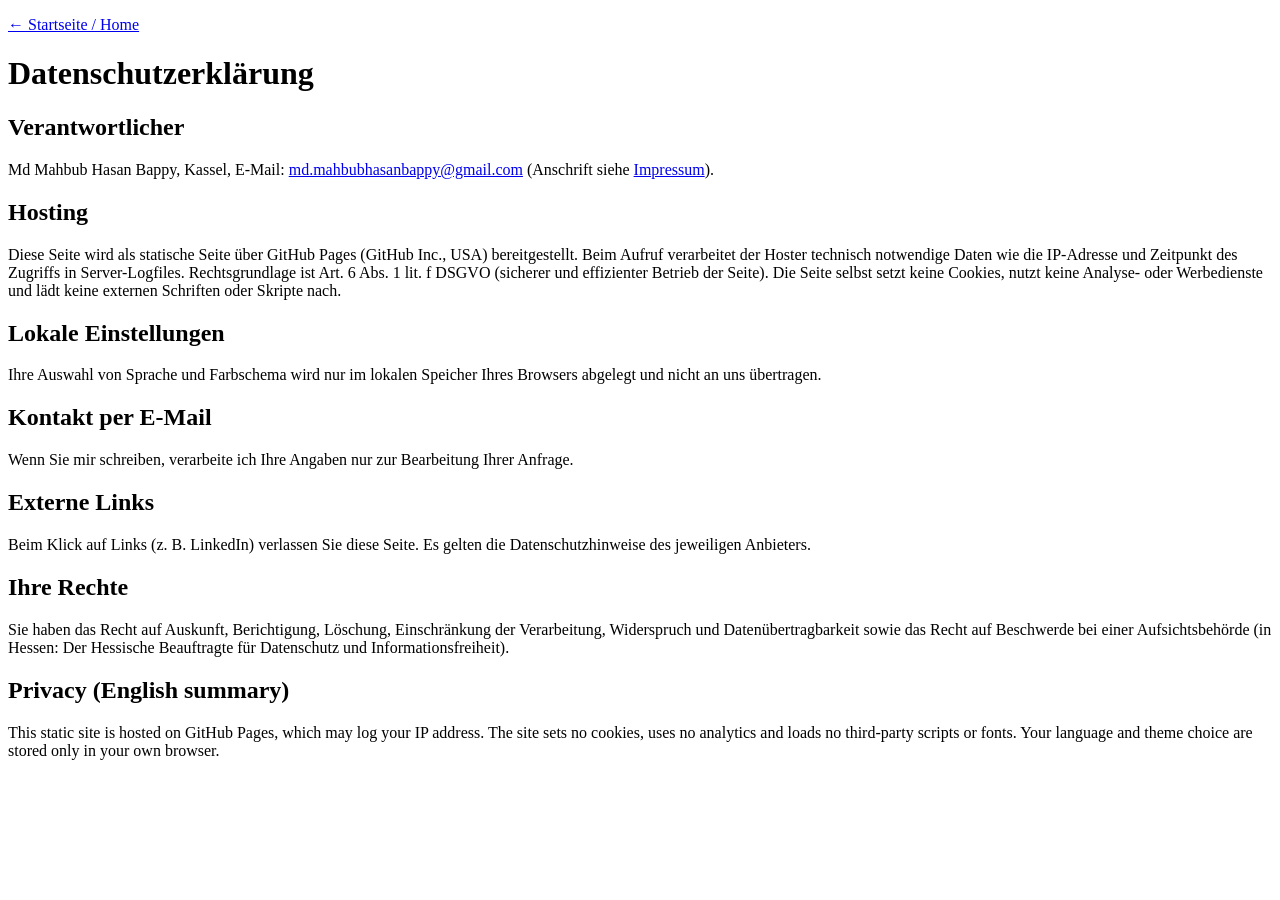
==== datenschutz.html @ a8d276b5 "Add files via upload" ====
<!doctype html>
<html lang="de">
<head>
<meta charset="utf-8">
<meta name="viewport" content="width=device-width, initial-scale=1">
<title>Datenschutz | Md Mahbub Hasan</title>
<meta name="robots" content="noindex">
<link rel="icon" href="assets/favicon.svg" type="image/svg+xml">
<link rel="stylesheet" href="assets/style.css">
</head>
<body>
<div class="legal">
  <p><a href="index.html">← Startseite / Home</a></p>
  <h1>Datenschutzerklärung</h1>
  <h2>Verantwortlicher</h2>
  <p>Md Mahbub Hasan Bappy, Kassel, E-Mail: <a href="mailto:md.mahbubhasanbappy@gmail.com">md.mahbubhasanbappy@gmail.com</a> (Anschrift siehe <a href="impressum.html">Impressum</a>).</p>
  <h2>Hosting</h2>
  <p>Diese Seite wird als statische Seite über GitHub Pages (GitHub Inc., USA) bereitgestellt. Beim Aufruf verarbeitet der Hoster technisch notwendige Daten wie die IP-Adresse und Zeitpunkt des Zugriffs in Server-Logfiles. Rechtsgrundlage ist Art. 6 Abs. 1 lit. f DSGVO (sicherer und effizienter Betrieb der Seite). Die Seite selbst setzt keine Cookies, nutzt keine Analyse- oder Werbedienste und lädt keine externen Schriften oder Skripte nach.</p>
  <h2>Lokale Einstellungen</h2>
  <p>Ihre Auswahl von Sprache und Farbschema wird nur im lokalen Speicher Ihres Browsers abgelegt und nicht an uns übertragen.</p>
  <h2>Kontakt per E-Mail</h2>
  <p>Wenn Sie mir schreiben, verarbeite ich Ihre Angaben nur zur Bearbeitung Ihrer Anfrage.</p>
  <h2>Externe Links</h2>
  <p>Beim Klick auf Links (z. B. LinkedIn) verlassen Sie diese Seite. Es gelten die Datenschutzhinweise des jeweiligen Anbieters.</p>
  <h2>Ihre Rechte</h2>
  <p>Sie haben das Recht auf Auskunft, Berichtigung, Löschung, Einschränkung der Verarbeitung, Widerspruch und Datenübertragbarkeit sowie das Recht auf Beschwerde bei einer Aufsichtsbehörde (in Hessen: Der Hessische Beauftragte für Datenschutz und Informationsfreiheit).</p>
  <h2>Privacy (English summary)</h2>
  <p>This static site is hosted on GitHub Pages, which may log your IP address. The site sets no cookies, uses no analytics and loads no third-party scripts or fonts. Your language and theme choice are stored only in your own browser.</p>
</div>
</body>
</html>
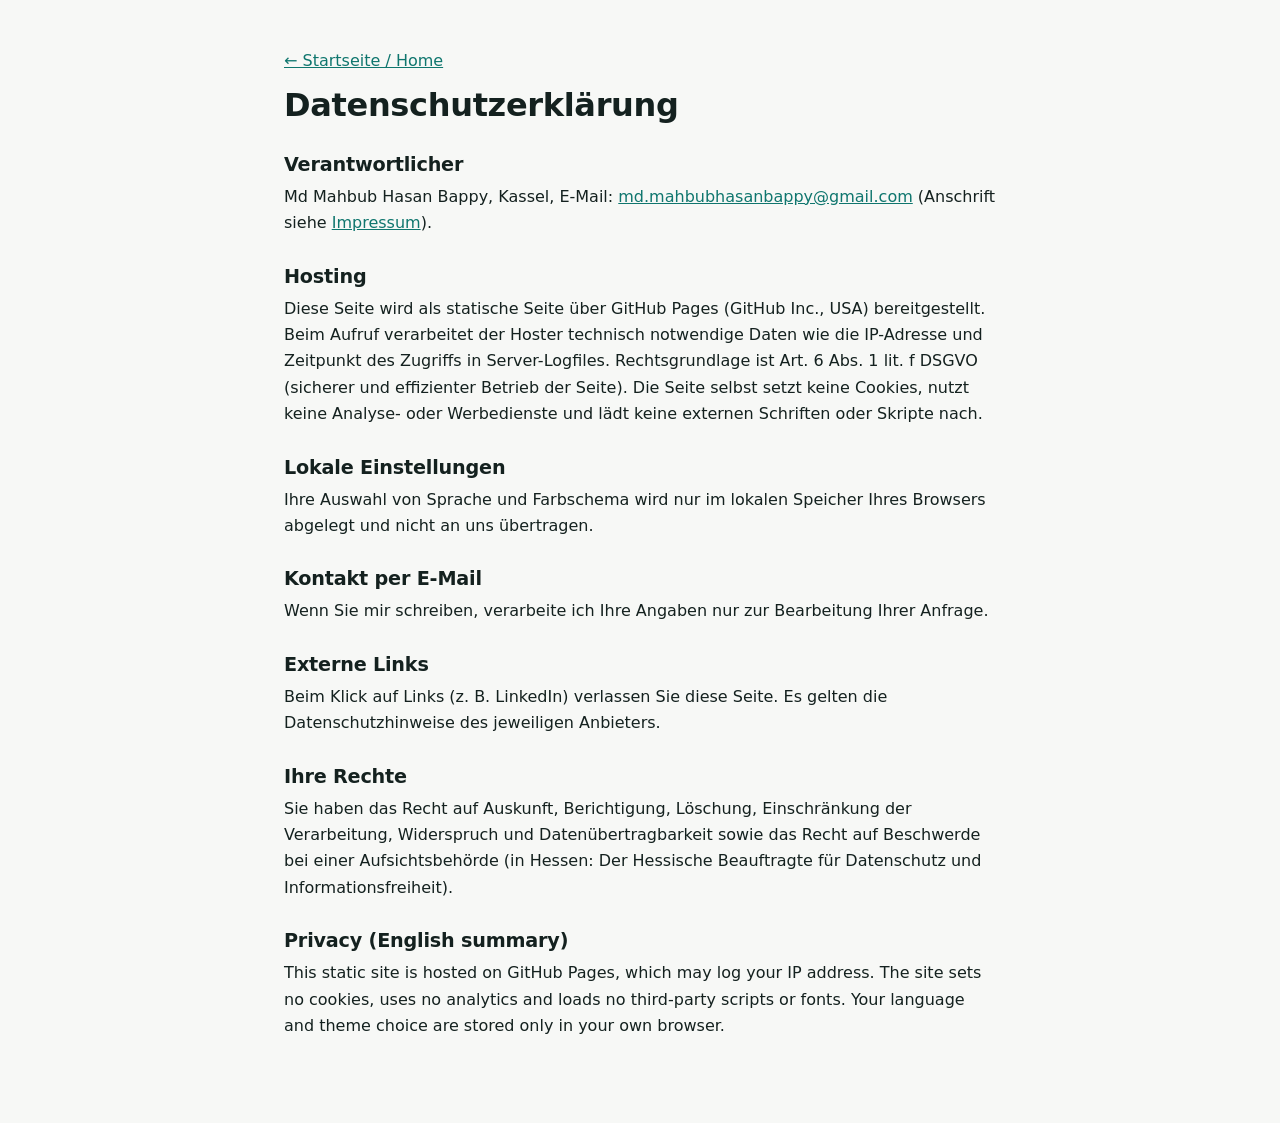
==== commit ccb69825: "Add files via upload" ====
--- a/datenschutz.html
+++ b/datenschutz.html
@@ -3,7 +3,7 @@
 <head>
 <meta charset="utf-8">
 <meta name="viewport" content="width=device-width, initial-scale=1">
-<title>Datenschutz | Md Mahbub Hasan</title>
+<title>Datenschutz | Md Mahbub Hasan Bappy</title>
 <meta name="robots" content="noindex">
 <link rel="icon" href="assets/favicon.svg" type="image/svg+xml">
 <link rel="stylesheet" href="assets/style.css">
--- a/assets/style.css
+++ b/assets/style.css
@@ -0,0 +1,164 @@
+:root {
+  --bg: #f7f8f6;
+  --surface: #ffffff;
+  --ink: #14211f;
+  --muted: #55645f;
+  --line: #dfe5e1;
+  --accent: #0f766e;
+  --accent-ink: #ffffff;
+  --accent-soft: #e0f2ef;
+  --shadow: 0 1px 2px rgba(20, 33, 31, .06), 0 8px 24px rgba(20, 33, 31, .06);
+  --radius: 16px;
+  --font: system-ui, -apple-system, "Segoe UI", Roboto, "Helvetica Neue", Arial, sans-serif;
+}
+@media (prefers-color-scheme: dark) {
+  :root:not([data-theme="light"]) {
+    --bg: #0d1513; --surface: #14201d; --ink: #e8f0ed; --muted: #9fb2ac; --line: #223430;
+    --accent: #2dd4bf; --accent-ink: #052e2a; --accent-soft: #12332f;
+    --shadow: 0 1px 2px rgba(0, 0, 0, .4), 0 8px 24px rgba(0, 0, 0, .3);
+  }
+}
+:root[data-theme="dark"] {
+  --bg: #0d1513; --surface: #14201d; --ink: #e8f0ed; --muted: #9fb2ac; --line: #223430;
+  --accent: #2dd4bf; --accent-ink: #052e2a; --accent-soft: #12332f;
+  --shadow: 0 1px 2px rgba(0, 0, 0, .4), 0 8px 24px rgba(0, 0, 0, .3);
+}
+
+* { box-sizing: border-box; }
+html { scroll-behavior: smooth; scroll-padding-top: 76px; }
+body { margin: 0; background: var(--bg); color: var(--ink); font: 16px/1.65 var(--font); -webkit-font-smoothing: antialiased; }
+img { max-width: 100%; display: block; }
+a { color: var(--accent); }
+h1, h2, h3 { line-height: 1.2; margin: 0; letter-spacing: -.01em; }
+
+/* language switch */
+html[lang="en"] .de, html[lang="de"] .en { display: none !important; }
+
+.skip { position: absolute; left: -999px; top: 8px; background: var(--accent); color: var(--accent-ink); padding: 8px 14px; border-radius: 8px; z-index: 100; }
+.skip:focus { left: 8px; }
+
+/* nav */
+.nav { position: sticky; top: 0; z-index: 50; display: flex; align-items: center; gap: 16px; padding: 12px 24px; background: color-mix(in srgb, var(--bg) 88%, transparent); backdrop-filter: blur(10px); border-bottom: 1px solid var(--line); }
+.brand { font-weight: 800; font-size: 1.25rem; text-decoration: none; color: var(--ink); }
+.brand span { color: var(--accent); }
+.nav nav { display: flex; gap: 4px; margin-left: auto; overflow-x: auto; scrollbar-width: none; }
+.nav nav a { color: var(--muted); text-decoration: none; padding: 6px 12px; border-radius: 999px; font-size: .93rem; white-space: nowrap; }
+.nav nav a:hover, .nav nav a.active { color: var(--accent); background: var(--accent-soft); }
+.tools { display: flex; gap: 8px; }
+.pill { border: 1px solid var(--line); background: var(--surface); color: var(--ink); border-radius: 999px; padding: 6px 12px; font: 600 .85rem var(--font); cursor: pointer; }
+.pill:hover { border-color: var(--accent); }
+:focus-visible { outline: 3px solid var(--accent); outline-offset: 2px; }
+
+/* layout */
+main, footer { max-width: 1080px; margin: 0 auto; padding: 0 24px; }
+.sec { padding: 72px 0 8px; }
+.sec h2 { font-size: clamp(1.6rem, 3.4vw, 2.2rem); margin-bottom: 28px; display: flex; align-items: center; gap: 14px; }
+.sec h2::after { content: ""; flex: 1; height: 1px; background: var(--line); }
+.sub { color: var(--muted); margin: -12px 0 24px; }
+.two { display: grid; grid-template-columns: 1.6fr 1fr; gap: 32px; align-items: start; }
+.grid2 { display: grid; grid-template-columns: repeat(2, 1fr); gap: 20px; }
+.grid3 { display: grid; grid-template-columns: repeat(3, 1fr); gap: 20px; }
+.card { background: var(--surface); border: 1px solid var(--line); border-radius: var(--radius); padding: 24px; box-shadow: var(--shadow); }
+.card h3 { font-size: 1.1rem; margin-bottom: 6px; }
+.card p { margin: 10px 0 0; }
+.note { color: var(--muted); font-size: .95rem; margin: 18px 0 0; }
+.small { color: var(--muted); font-size: .88rem; }
+
+/* hero */
+.hero { display: grid; grid-template-columns: 1.3fr 1fr; gap: 48px; align-items: center; padding: 64px 0 24px; max-width: 1080px; margin: 0 auto; }
+.kicker { color: var(--accent); font-weight: 700; letter-spacing: .04em; text-transform: uppercase; font-size: .8rem; margin: 0 0 12px; }
+.hero h1 { font-size: clamp(2.4rem, 6vw, 4rem); font-weight: 800; }
+.role { font-size: clamp(1.05rem, 2vw, 1.3rem); color: var(--muted); margin: 10px 0 20px; }
+.lead { font-size: 1.08rem; max-width: 58ch; margin: 0 0 24px; }
+.cta { display: flex; flex-wrap: wrap; gap: 12px; margin-top: 8px; }
+.btn { display: inline-block; padding: 12px 22px; border-radius: 999px; border: 1px solid var(--line); background: var(--surface); color: var(--ink); text-decoration: none; font-weight: 600; transition: transform .15s, border-color .15s; }
+.btn:hover { transform: translateY(-2px); border-color: var(--accent); }
+.btn.primary { background: var(--accent); color: var(--accent-ink); border-color: var(--accent); }
+.facts { list-style: none; display: flex; flex-wrap: wrap; gap: 28px; padding: 0; margin: 32px 0 0; }
+.facts li { display: flex; align-items: center; gap: 10px; }
+.facts b { font-size: 1.9rem; color: var(--accent); }
+.facts span { color: var(--muted); font-size: .85rem; max-width: 12ch; line-height: 1.3; }
+.portrait { margin: 0; position: relative; }
+.portrait::before { content: ""; position: absolute; inset: 18px -14px -14px 18px; border-radius: 28px; background: var(--accent-soft); z-index: 0; }
+.portrait img { position: relative; z-index: 1; border-radius: 28px; width: 100%; max-height: 520px; aspect-ratio: 4 / 5; object-fit: cover; object-position: 50% 18%; box-shadow: var(--shadow); }
+
+/* timeline */
+.timeline { list-style: none; margin: 0; padding: 0; border-left: 2px solid var(--line); }
+.timeline li { position: relative; display: grid; grid-template-columns: 150px 1fr; gap: 20px; padding: 0 0 36px 28px; }
+.timeline li::before { content: ""; position: absolute; left: -7px; top: 6px; width: 12px; height: 12px; border-radius: 50%; background: var(--accent); box-shadow: 0 0 0 4px var(--bg); }
+.when { color: var(--accent); font-weight: 700; font-size: .9rem; }
+.card > .when { margin: 0 0 6px; }
+.what h3 { font-size: 1.2rem; }
+.org { color: var(--muted); margin: 4px 0 10px; }
+.what ul { margin: 0; padding-left: 20px; }
+.what li { padding: 0 0 6px; display: list-item; grid-template-columns: none; }
+.what li::before { display: none; }
+
+/* misc lists */
+.ticks { list-style: none; padding: 0; margin: 12px 0 0; }
+.ticks li { padding: 6px 0 6px 26px; position: relative; }
+.ticks li::before { content: "✓"; position: absolute; left: 0; color: var(--accent); font-weight: 800; }
+.chips { list-style: none; display: flex; flex-wrap: wrap; gap: 8px; padding: 0; margin: 14px 0 0; }
+.chips li { background: var(--accent-soft); color: var(--accent); padding: 4px 12px; border-radius: 999px; font-size: .85rem; font-weight: 600; }
+.tag { color: var(--accent); font-size: .8rem; font-weight: 700; text-transform: uppercase; letter-spacing: .05em; margin: 0 0 8px !important; }
+.proj .result { border-top: 1px dashed var(--line); padding-top: 12px; color: var(--muted); font-size: .95rem; }
+.withimg img { border-radius: 12px; margin: -8px 0 16px; width: 100%; height: 190px; object-fit: cover; }
+.spaced { margin-top: 20px; }
+.teamfig { margin: 18px 0 0; max-width: 520px; }
+.teamfig button, .teambtn { display: block; width: 100%; padding: 0; border: 0; background: none; cursor: zoom-in; text-align: left; color: var(--muted); font: inherit; font-size: .88rem; }
+.teamfig img, .teambtn img { width: 100%; height: auto; border-radius: 12px; border: 1px solid var(--line); }
+.teamfig figcaption { margin-top: 8px; font-size: .88rem; color: var(--muted); }
+.teambtn { margin-top: 16px; }
+.teambtn span { display: block; margin-top: 8px; }
+.langs { list-style: none; padding: 0; margin: 10px 0 0; }
+.langs li { display: flex; justify-content: space-between; padding: 6px 0; border-bottom: 1px solid var(--line); }
+.langs span { color: var(--muted); }
+
+/* gallery */
+.gallery { columns: 3 260px; column-gap: 16px; }
+.gallery figure { margin: 0 0 16px; break-inside: avoid; background: var(--surface); border: 1px solid var(--line); border-radius: 14px; overflow: hidden; box-shadow: var(--shadow); }
+.gallery button { display: block; width: 100%; padding: 0; border: 0; background: none; cursor: zoom-in; }
+.gallery img { width: 100%; height: auto; transition: transform .3s; }
+.gallery button:hover img { transform: scale(1.03); }
+.gallery figure { overflow: hidden; }
+.gallery figcaption { padding: 10px 14px; font-size: .88rem; color: var(--muted); }
+.lightbox { position: fixed; inset: 0; z-index: 200; background: rgba(0, 0, 0, .88); display: flex; align-items: center; justify-content: center; padding: 24px; }
+.lightbox[hidden] { display: none; }
+.lightbox img { max-height: 92vh; max-width: 94vw; border-radius: 10px; }
+.lightbox button { position: absolute; top: 14px; right: 18px; font-size: 2.2rem; color: #fff; background: none; border: 0; cursor: pointer; }
+
+/* contact + footer */
+.contact { text-align: center; padding-bottom: 72px; }
+.contact h2 { justify-content: center; }
+.contact h2::after { display: none; }
+.contact p { max-width: 56ch; margin: 0 auto 16px; color: var(--muted); }
+.contact .cta { justify-content: center; }
+footer { display: flex; flex-wrap: wrap; justify-content: space-between; gap: 8px; padding: 24px; border-top: 1px solid var(--line); color: var(--muted); font-size: .9rem; }
+footer p { margin: 0; }
+
+/* reveal on scroll */
+.reveal { opacity: 0; transform: translateY(18px); transition: opacity .6s ease, transform .6s ease; }
+.reveal.in { opacity: 1; transform: none; }
+@media (prefers-reduced-motion: reduce) {
+  html { scroll-behavior: auto; }
+  .reveal { opacity: 1; transform: none; transition: none; }
+  .btn, .gallery img { transition: none; }
+}
+
+/* legal pages */
+.legal { max-width: 760px; margin: 0 auto; padding: 48px 24px 72px; }
+.legal h1 { font-size: 2rem; margin-bottom: 20px; }
+.legal h2 { font-size: 1.2rem; margin: 28px 0 8px; }
+.legal p { margin: 0 0 12px; }
+
+@media (max-width: 860px) {
+  .hero, .two, .grid2, .grid3 { grid-template-columns: 1fr; }
+  .hero { padding-top: 32px; gap: 32px; }
+  .portrait { max-width: 260px; order: -1; }
+  .timeline li { grid-template-columns: 1fr; gap: 6px; }
+  .nav { padding: 10px 16px; flex-wrap: wrap; }
+  .nav nav { order: 3; width: 100%; margin-left: 0; }
+  .tools { margin-left: auto; }
+  main, footer { padding: 0 16px; }
+}
+@media print { .nav, .tools, .lightbox { display: none; } .reveal { opacity: 1; transform: none; } }
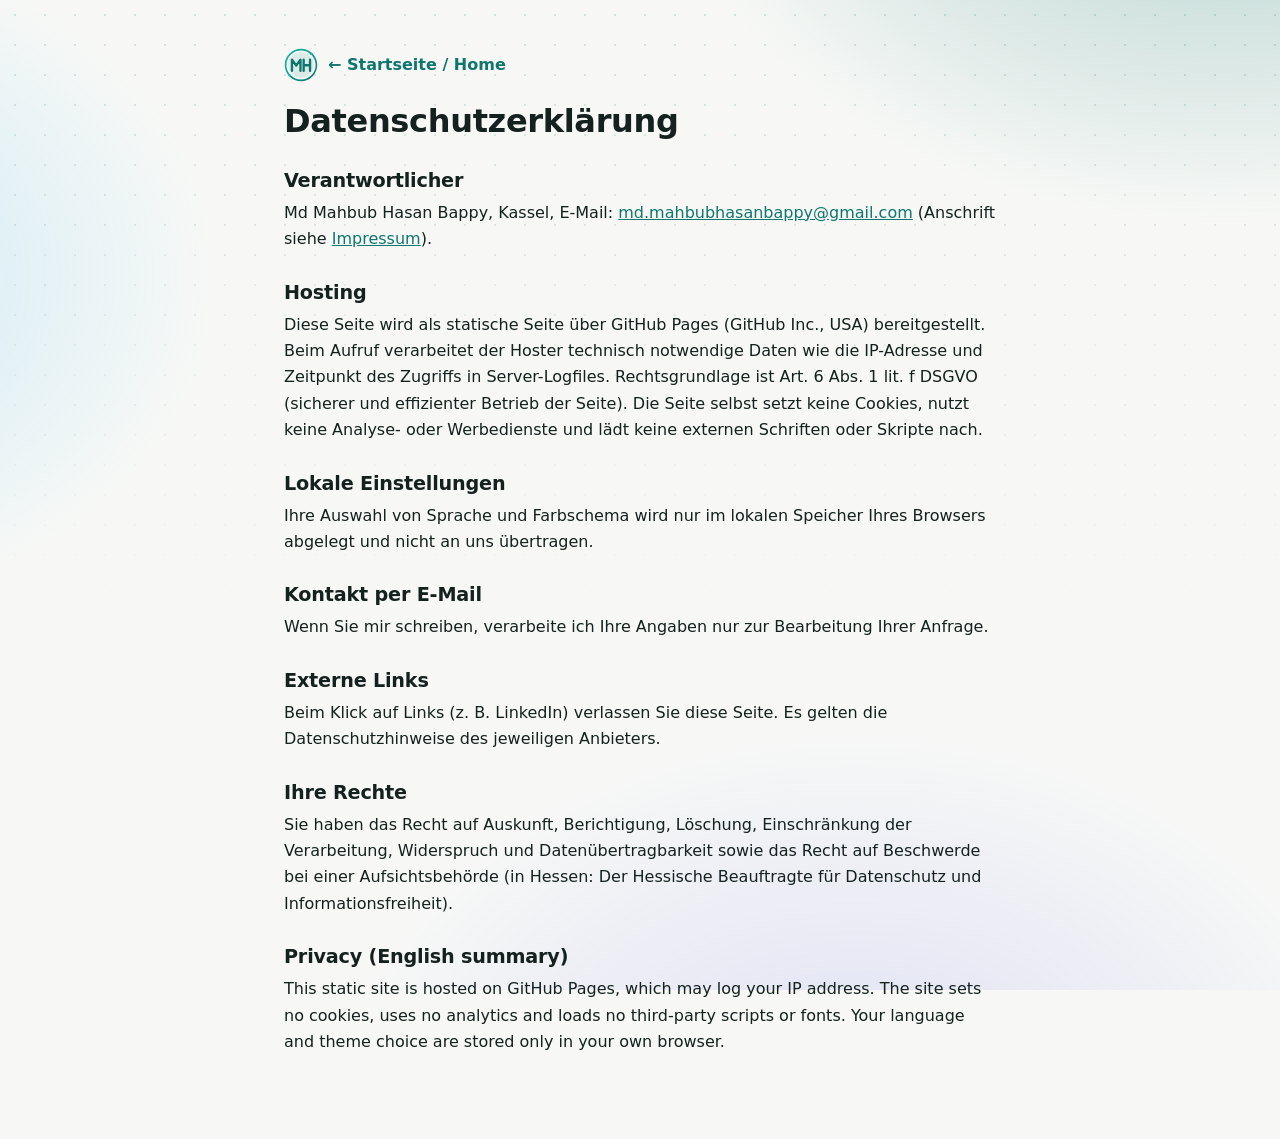
==== commit 07f219ef: "Add files via upload" ====
--- a/datenschutz.html
+++ b/datenschutz.html
@@ -10,7 +10,7 @@
 </head>
 <body>
 <div class="legal">
-  <p><a href="index.html">← Startseite / Home</a></p>
+  <p><a class="legal-home" href="index.html"><img src="assets/logo.svg" alt="" width="34" height="34"> ← Startseite / Home</a></p>
   <h1>Datenschutzerklärung</h1>
   <h2>Verantwortlicher</h2>
   <p>Md Mahbub Hasan Bappy, Kassel, E-Mail: <a href="mailto:md.mahbubhasanbappy@gmail.com">md.mahbubhasanbappy@gmail.com</a> (Anschrift siehe <a href="impressum.html">Impressum</a>).</p>
@@ -27,5 +27,6 @@
   <h2>Privacy (English summary)</h2>
   <p>This static site is hosted on GitHub Pages, which may log your IP address. The site sets no cookies, uses no analytics and loads no third-party scripts or fonts. Your language and theme choice are stored only in your own browser.</p>
 </div>
+<script src="assets/transition.js"></script>
 </body>
 </html>
--- a/assets/style.css
+++ b/assets/style.css
@@ -1,4 +1,4 @@
-:root {
+﻿:root {
   --bg: #f7f8f6;
   --surface: #ffffff;
   --ink: #14211f;
@@ -8,6 +8,10 @@
   --accent-ink: #ffffff;
   --accent-soft: #e0f2ef;
   --shadow: 0 1px 2px rgba(20, 33, 31, .06), 0 8px 24px rgba(20, 33, 31, .06);
+  --glow1: rgba(15, 118, 110, .30);
+  --glow2: rgba(56, 189, 248, .24);
+  --glow3: rgba(99, 102, 241, .16);
+  --dot: rgba(15, 118, 110, .18);
   --radius: 16px;
   --font: system-ui, -apple-system, "Segoe UI", Roboto, "Helvetica Neue", Arial, sans-serif;
 }
@@ -16,15 +20,59 @@
     --bg: #0d1513; --surface: #14201d; --ink: #e8f0ed; --muted: #9fb2ac; --line: #223430;
     --accent: #2dd4bf; --accent-ink: #052e2a; --accent-soft: #12332f;
     --shadow: 0 1px 2px rgba(0, 0, 0, .4), 0 8px 24px rgba(0, 0, 0, .3);
+    --glow1: rgba(45, 212, 191, .26); --glow2: rgba(56, 189, 248, .2); --glow3: rgba(129, 140, 248, .22); --dot: rgba(45, 212, 191, .16);
   }
 }
 :root[data-theme="dark"] {
   --bg: #0d1513; --surface: #14201d; --ink: #e8f0ed; --muted: #9fb2ac; --line: #223430;
   --accent: #2dd4bf; --accent-ink: #052e2a; --accent-soft: #12332f;
   --shadow: 0 1px 2px rgba(0, 0, 0, .4), 0 8px 24px rgba(0, 0, 0, .3);
+  --glow1: rgba(45, 212, 191, .26); --glow2: rgba(56, 189, 248, .2); --glow3: rgba(129, 140, 248, .22); --dot: rgba(45, 212, 191, .16);
 }
 
 * { box-sizing: border-box; }
+
+/* professional background: soft colour glows plus a faint lab-grid of dots */
+body::before {
+  content: ""; position: fixed; inset: -10%; z-index: -2; pointer-events: none;
+  background:
+    radial-gradient(900px 640px at 88% -8%, var(--glow1), transparent 62%),
+    radial-gradient(760px 560px at -8% 34%, var(--glow2), transparent 62%),
+    radial-gradient(860px 640px at 64% 112%, var(--glow3), transparent 62%);
+  animation: drift 38s ease-in-out infinite alternate;
+}
+body::after {
+  content: ""; position: fixed; inset: 0; z-index: -1; pointer-events: none;
+  background-image: radial-gradient(var(--dot) 1.1px, transparent 1.3px);
+  background-size: 30px 30px;
+  -webkit-mask-image: linear-gradient(180deg, #000 0%, transparent 70%);
+  mask-image: linear-gradient(180deg, #000 0%, transparent 70%);
+}
+@keyframes drift { from { transform: translate3d(0, 0, 0) scale(1); } to { transform: translate3d(-2%, 2%, 0) scale(1.06); } }
+
+/* page transitions */
+/* opacity only on body: a transform here would break the fixed background layers */
+body { animation: pagein .5s ease both; transition: opacity .26s ease; }
+@keyframes pagein { from { opacity: 0; } to { opacity: 1; } }
+main, .legal { animation: rise .6s cubic-bezier(.2, .7, .2, 1) both; }
+@keyframes rise { from { transform: translateY(14px); } to { transform: none; } }
+html.leaving body { opacity: 0; }
+html.leaving main, html.leaving .legal { transform: translateY(-8px); transition: transform .26s ease; }
+
+/* scroll progress */
+.progress { position: fixed; top: 0; left: 0; height: 3px; width: 100%; z-index: 60; transform-origin: 0 50%; transform: scaleX(0); background: linear-gradient(90deg, var(--accent), #38bdf8); }
+
+/* brand */
+.brand { display: flex; align-items: center; gap: 10px; }
+.logo { width: 38px; height: 38px; color: var(--ink); transition: transform .5s cubic-bezier(.3, 1.4, .5, 1); }
+.brand:hover .logo { transform: rotate(-8deg) scale(1.08); }
+.brand-name { font-weight: 700; font-size: 1rem; letter-spacing: -.01em; }
+.brand-name b { color: var(--accent); }
+.legal-home { display: inline-flex; align-items: center; gap: 10px; text-decoration: none; font-weight: 600; }
+
+/* staggered entrance for cards */
+.reveal .card, .reveal .timeline > li, .reveal .gallery figure { opacity: 0; transform: translateY(16px); transition: opacity .55s ease, transform .55s ease; transition-delay: calc(var(--i, 0) * 70ms); }
+.reveal.in .card, .reveal.in .timeline > li, .reveal.in .gallery figure { opacity: 1; transform: none; }
 html { scroll-behavior: smooth; scroll-padding-top: 76px; }
 body { margin: 0; background: var(--bg); color: var(--ink); font: 16px/1.65 var(--font); -webkit-font-smoothing: antialiased; }
 img { max-width: 100%; display: block; }
@@ -39,8 +87,7 @@
 
 /* nav */
 .nav { position: sticky; top: 0; z-index: 50; display: flex; align-items: center; gap: 16px; padding: 12px 24px; background: color-mix(in srgb, var(--bg) 88%, transparent); backdrop-filter: blur(10px); border-bottom: 1px solid var(--line); }
-.brand { font-weight: 800; font-size: 1.25rem; text-decoration: none; color: var(--ink); }
-.brand span { color: var(--accent); }
+.brand { text-decoration: none; color: var(--ink); }
 .nav nav { display: flex; gap: 4px; margin-left: auto; overflow-x: auto; scrollbar-width: none; }
 .nav nav a { color: var(--muted); text-decoration: none; padding: 6px 12px; border-radius: 999px; font-size: .93rem; white-space: nowrap; }
 .nav nav a:hover, .nav nav a.active { color: var(--accent); background: var(--accent-soft); }
@@ -103,6 +150,16 @@
 .tag { color: var(--accent); font-size: .8rem; font-weight: 700; text-transform: uppercase; letter-spacing: .05em; margin: 0 0 8px !important; }
 .proj .result { border-top: 1px dashed var(--line); padding-top: 12px; color: var(--muted); font-size: .95rem; }
 .withimg img { border-radius: 12px; margin: -8px 0 16px; width: 100%; height: 190px; object-fit: cover; }
+.post { display: flex; flex-direction: column; text-decoration: none; color: var(--ink); transition: transform .15s, border-color .15s; }
+.post:hover { transform: translateY(-3px); border-color: var(--accent); }
+.post .tag { margin-bottom: 8px; }
+.post p { color: var(--muted); font-size: .94rem; flex: 1; }
+.post .more { margin-top: 14px; color: var(--accent); font-weight: 600; font-size: .92rem; }
+.awards { display: grid; gap: 20px; }
+.award { display: grid; grid-template-columns: 84px 1fr; gap: 24px; align-items: start; }
+.award .seal { width: 64px; height: auto; margin: 6px auto 0; padding: 6px; background: #fff; border-radius: 12px; border: 1px solid var(--line); box-sizing: content-box; }
+.award h3 { font-size: 1.25rem; }
+.award .links { font-size: .92rem; }
 .spaced { margin-top: 20px; }
 .teamfig { margin: 18px 0 0; max-width: 520px; }
 .teamfig button, .teambtn { display: block; width: 100%; padding: 0; border: 0; background: none; cursor: zoom-in; text-align: left; color: var(--muted); font: inherit; font-size: .88rem; }
@@ -133,6 +190,13 @@
 .contact h2::after { display: none; }
 .contact p { max-width: 56ch; margin: 0 auto 16px; color: var(--muted); }
 .contact .cta { justify-content: center; }
+.contacts { list-style: none; max-width: 520px; margin: 24px auto 28px; padding: 0; text-align: left; background: var(--surface); border: 1px solid var(--line); border-radius: var(--radius); box-shadow: var(--shadow); }
+.contacts li { display: flex; align-items: center; gap: 14px; padding: 12px 20px; border-bottom: 1px solid var(--line); flex-wrap: wrap; }
+.contacts li:last-child { border-bottom: 0; }
+.contacts .ico { width: 34px; height: 34px; flex: none; }
+.contacts .lbl { width: 84px; color: var(--muted); font-size: .9rem; }
+.btn.wa { background: #25D366; border-color: #25D366; color: #06260f; }
+.contacts a { word-break: break-all; }
 footer { display: flex; flex-wrap: wrap; justify-content: space-between; gap: 8px; padding: 24px; border-top: 1px solid var(--line); color: var(--muted); font-size: .9rem; }
 footer p { margin: 0; }
 
@@ -142,7 +206,11 @@
 @media (prefers-reduced-motion: reduce) {
   html { scroll-behavior: auto; }
   .reveal { opacity: 1; transform: none; transition: none; }
-  .btn, .gallery img { transition: none; }
+  .reveal .card, .reveal .timeline > li, .reveal .gallery figure { opacity: 1; transform: none; transition: none; }
+  .btn, .gallery img, .post, .logo { transition: none; }
+  body, body::before, main, .legal { animation: none; }
+  html.leaving body { opacity: 1; }
+  html.leaving main, html.leaving .legal { transform: none; }
 }
 
 /* legal pages */
@@ -156,9 +224,13 @@
   .hero { padding-top: 32px; gap: 32px; }
   .portrait { max-width: 260px; order: -1; }
   .timeline li { grid-template-columns: 1fr; gap: 6px; }
+  .award { grid-template-columns: 1fr; gap: 12px; }
+  .award .seal { margin: 0; }
   .nav { padding: 10px 16px; flex-wrap: wrap; }
+  .brand-name { font-size: .95rem; }
   .nav nav { order: 3; width: 100%; margin-left: 0; }
   .tools { margin-left: auto; }
   main, footer { padding: 0 16px; }
 }
 @media print { .nav, .tools, .lightbox { display: none; } .reveal { opacity: 1; transform: none; } }
+
